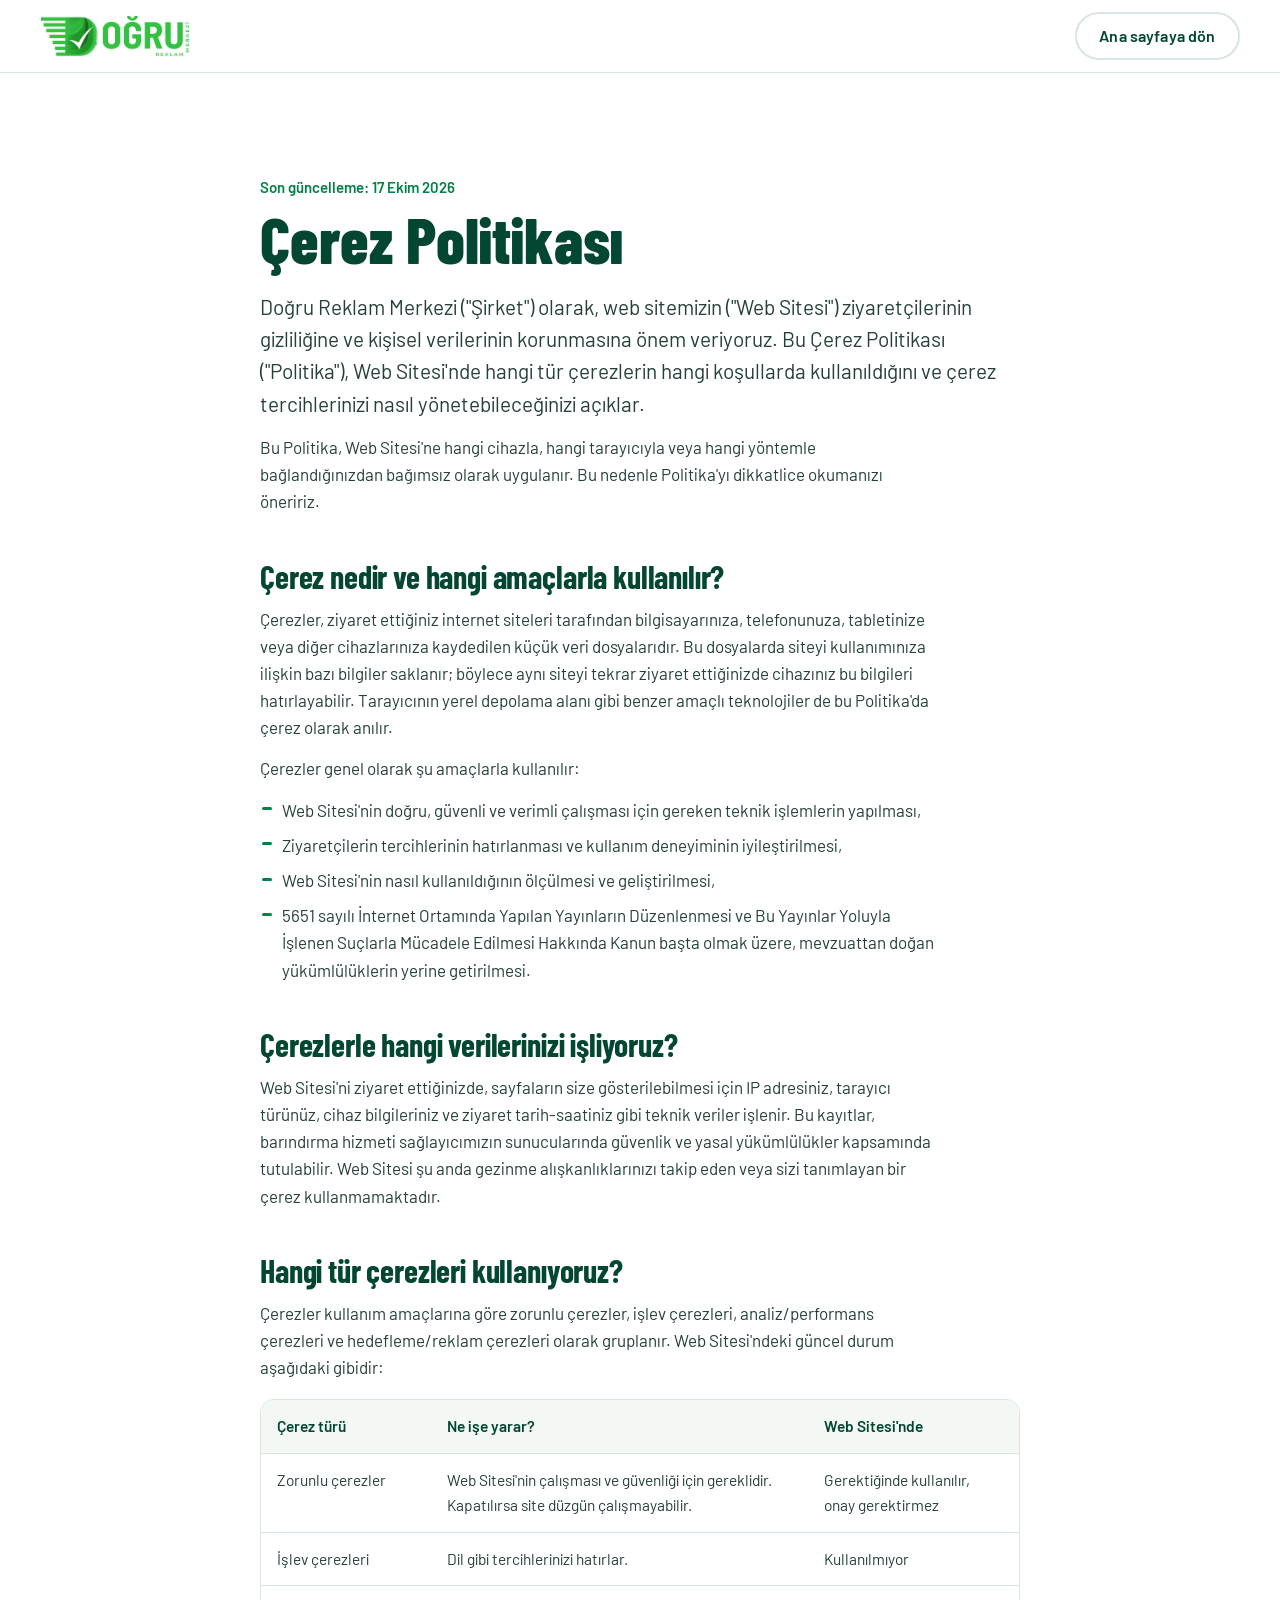
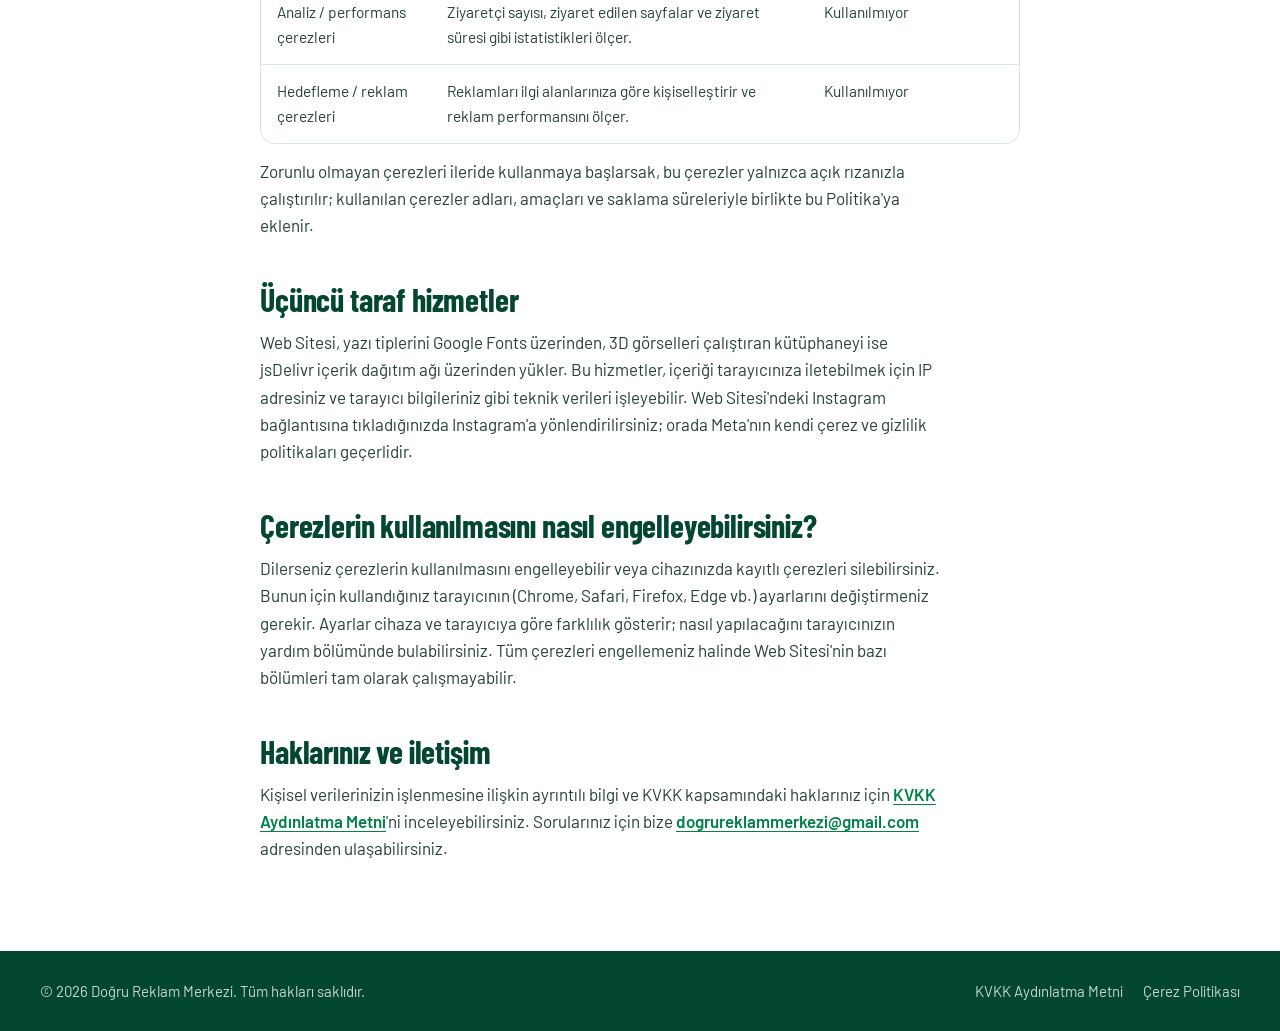
==== cerez-politikasi.html @ 8d5cce6e "Doğru Reklam Merkezi web sitesi Co-Authored-By: Claude Opus 5.5 <noreply@anthropic.com> Claude-Sessi" ====
<!doctype html>
<html lang="tr">
<head>
  <meta charset="utf-8">
  <meta name="viewport" content="width=device-width, initial-scale=1, viewport-fit=cover">
  <title>Çerez Politikası | Doğru Reklam Merkezi</title>
  <meta name="description" content="Doğru Reklam Merkezi web sitesinde kullanılan çerezler ve benzer teknolojiler hakkında bilgi.">
  <meta name="theme-color" content="#034732">
  <meta name="color-scheme" content="light">
  <link rel="icon" href="assets/favicon.png" type="image/png">
  <link rel="preconnect" href="https://fonts.googleapis.com">
  <link rel="preconnect" href="https://fonts.gstatic.com" crossorigin>
  <link rel="stylesheet" href="https://fonts.googleapis.com/css2?family=Barlow+Condensed:wght@600;700;800&family=Barlow:wght@400;500;600;700&display=swap">
  <link rel="stylesheet" href="style.css">
</head>
<body>
  <!--
    Siteye ileride Google Analytics, Meta Pikseli gibi bir analiz veya reklam aracı eklerseniz
    "Hangi tür çerezleri kullanıyoruz?" tablosunu güncelleyin, kullanılan çerezleri adlarıyla listeleyin
    ve ziyaretçiden onay alan bir çerez bildirimi ekleyin.
  -->
  <header class="legal-header">
    <div class="container legal-header__inner">
      <a class="site-header__logo" href="index.html" aria-label="Doğru Reklam Merkezi ana sayfa">
        <img src="assets/logo.png" alt="Doğru Reklam Merkezi" width="1372" height="388">
      </a>
      <a class="btn btn--ghost" href="index.html">Ana sayfaya dön</a>
    </div>
  </header>

  <main class="legal">
    <article class="container legal__inner">
      <p class="legal__date">Son güncelleme: 17 Ekim 2026</p>
      <h1>Çerez Politikası</h1>
      <p class="lead">
        Doğru Reklam Merkezi ("Şirket") olarak, web sitemizin ("Web Sitesi") ziyaretçilerinin gizliliğine ve kişisel verilerinin
        korunmasına önem veriyoruz. Bu Çerez Politikası ("Politika"), Web Sitesi'nde hangi tür çerezlerin hangi koşullarda
        kullanıldığını ve çerez tercihlerinizi nasıl yönetebileceğinizi açıklar.
      </p>
      <p>
        Bu Politika, Web Sitesi'ne hangi cihazla, hangi tarayıcıyla veya hangi yöntemle bağlandığınızdan bağımsız olarak uygulanır.
        Bu nedenle Politika'yı dikkatlice okumanızı öneririz.
      </p>

      <h2>Çerez nedir ve hangi amaçlarla kullanılır?</h2>
      <p>
        Çerezler, ziyaret ettiğiniz internet siteleri tarafından bilgisayarınıza, telefonunuza, tabletinize veya diğer cihazlarınıza
        kaydedilen küçük veri dosyalarıdır. Bu dosyalarda siteyi kullanımınıza ilişkin bazı bilgiler saklanır; böylece aynı siteyi
        tekrar ziyaret ettiğinizde cihazınız bu bilgileri hatırlayabilir. Tarayıcının yerel depolama alanı gibi benzer amaçlı
        teknolojiler de bu Politika'da çerez olarak anılır.
      </p>
      <p>Çerezler genel olarak şu amaçlarla kullanılır:</p>
      <ul>
        <li>Web Sitesi'nin doğru, güvenli ve verimli çalışması için gereken teknik işlemlerin yapılması,</li>
        <li>Ziyaretçilerin tercihlerinin hatırlanması ve kullanım deneyiminin iyileştirilmesi,</li>
        <li>Web Sitesi'nin nasıl kullanıldığının ölçülmesi ve geliştirilmesi,</li>
        <li>5651 sayılı İnternet Ortamında Yapılan Yayınların Düzenlenmesi ve Bu Yayınlar Yoluyla İşlenen Suçlarla Mücadele
          Edilmesi Hakkında Kanun başta olmak üzere, mevzuattan doğan yükümlülüklerin yerine getirilmesi.</li>
      </ul>

      <h2>Çerezlerle hangi verilerinizi işliyoruz?</h2>
      <p>
        Web Sitesi'ni ziyaret ettiğinizde, sayfaların size gösterilebilmesi için IP adresiniz, tarayıcı türünüz, cihaz bilgileriniz
        ve ziyaret tarih-saatiniz gibi teknik veriler işlenir. Bu kayıtlar, barındırma hizmeti sağlayıcımızın sunucularında güvenlik
        ve yasal yükümlülükler kapsamında tutulabilir. Web Sitesi şu anda gezinme alışkanlıklarınızı takip eden veya sizi
        tanımlayan bir çerez kullanmamaktadır.
      </p>

      <h2>Hangi tür çerezleri kullanıyoruz?</h2>
      <p>
        Çerezler kullanım amaçlarına göre zorunlu çerezler, işlev çerezleri, analiz/performans çerezleri ve hedefleme/reklam
        çerezleri olarak gruplanır. Web Sitesi'ndeki güncel durum aşağıdaki gibidir:
      </p>
      <div class="legal-table-wrap">
        <table class="legal-table">
          <thead>
            <tr><th scope="col">Çerez türü</th><th scope="col">Ne işe yarar?</th><th scope="col">Web Sitesi'nde</th></tr>
          </thead>
          <tbody>
            <tr><td>Zorunlu çerezler</td><td>Web Sitesi'nin çalışması ve güvenliği için gereklidir. Kapatılırsa site düzgün çalışmayabilir.</td><td>Gerektiğinde kullanılır, onay gerektirmez</td></tr>
            <tr><td>İşlev çerezleri</td><td>Dil gibi tercihlerinizi hatırlar.</td><td>Kullanılmıyor</td></tr>
            <tr><td>Analiz / performans çerezleri</td><td>Ziyaretçi sayısı, ziyaret edilen sayfalar ve ziyaret süresi gibi istatistikleri ölçer.</td><td>Kullanılmıyor</td></tr>
            <tr><td>Hedefleme / reklam çerezleri</td><td>Reklamları ilgi alanlarınıza göre kişiselleştirir ve reklam performansını ölçer.</td><td>Kullanılmıyor</td></tr>
          </tbody>
        </table>
      </div>
      <p>
        Zorunlu olmayan çerezleri ileride kullanmaya başlarsak, bu çerezler yalnızca açık rızanızla çalıştırılır; kullanılan
        çerezler adları, amaçları ve saklama süreleriyle birlikte bu Politika'ya eklenir.
      </p>

      <h2>Üçüncü taraf hizmetler</h2>
      <p>
        Web Sitesi, yazı tiplerini Google Fonts üzerinden, 3D görselleri çalıştıran kütüphaneyi ise jsDelivr içerik dağıtım ağı
        üzerinden yükler. Bu hizmetler, içeriği tarayıcınıza iletebilmek için IP adresiniz ve tarayıcı bilgileriniz gibi teknik
        verileri işleyebilir. Web Sitesi'ndeki Instagram bağlantısına tıkladığınızda Instagram'a yönlendirilirsiniz; orada Meta'nın
        kendi çerez ve gizlilik politikaları geçerlidir.
      </p>

      <h2>Çerezlerin kullanılmasını nasıl engelleyebilirsiniz?</h2>
      <p>
        Dilerseniz çerezlerin kullanılmasını engelleyebilir veya cihazınızda kayıtlı çerezleri silebilirsiniz. Bunun için kullandığınız
        tarayıcının (Chrome, Safari, Firefox, Edge vb.) ayarlarını değiştirmeniz gerekir. Ayarlar cihaza ve tarayıcıya göre
        farklılık gösterir; nasıl yapılacağını tarayıcınızın yardım bölümünde bulabilirsiniz. Tüm çerezleri engellemeniz halinde
        Web Sitesi'nin bazı bölümleri tam olarak çalışmayabilir.
      </p>

      <h2>Haklarınız ve iletişim</h2>
      <p>
        Kişisel verilerinizin işlenmesine ilişkin ayrıntılı bilgi ve KVKK kapsamındaki haklarınız için
        <a href="kvkk.html">KVKK Aydınlatma Metni</a>'ni inceleyebilirsiniz. Sorularınız için bize
        <a href="mailto:dogrureklammerkezi@gmail.com">dogrureklammerkezi@gmail.com</a> adresinden ulaşabilirsiniz.
      </p>
    </article>
  </main>

  <footer class="site-footer site-footer--slim">
    <div class="container site-footer__bottom">
      <p>© 2026 Doğru Reklam Merkezi. Tüm hakları saklıdır.</p>
      <div>
        <a href="kvkk.html">KVKK Aydınlatma Metni</a>
        <a href="cerez-politikasi.html" aria-current="page">Çerez Politikası</a>
      </div>
    </div>
  </footer>
</body>
</html>
---- style.css ----
/* =========================================================
   Doğru Reklam Merkezi — Tasarım sistemi
   Renkler: Derin Orman #034732 · Deniz Yeşili #008148 · Beyaz
   Yazı tipleri: Barlow Condensed (başlıklar) + Barlow (metin)
   ========================================================= */

:root {
  /* Marka renkleri */
  --orman: #034732;        /* Derin Orman */
  --deniz: #008148;        /* Deniz Yeşili */
  --deniz-koyu: #006a3b;   /* buton hover */
  --beyaz: #ffffff;

  /* Yeşilden türetilmiş yardımcı tonlar */
  --sis: #f3f8f5;          /* çok açık zemin */
  --sis-2: #e5f0e9;        /* ikon zemini */
  --cizgi: #d8e7de;        /* kenarlıklar */
  --metin: #264139;        /* gövde metni */
  --soluk: #566f66;        /* ikincil metin */
  --hata: #b42318;

  --font-display: "Barlow Condensed", "Arial Narrow", "Roboto Condensed", sans-serif;
  --font-body: "Barlow", system-ui, -apple-system, "Segoe UI", Roboto, sans-serif;

  --container: 1240px;
  --gutter: clamp(16px, 4vw, 40px);
  --header-h: 72px;
  --section-y: clamp(72px, 10vw, 136px);

  --r-sm: 10px;
  --r-md: 14px;
  --r-lg: 28px;
  --r-pill: 999px;

  --ease-out: cubic-bezier(.22, 1, .36, 1);
  --ease-io: cubic-bezier(.65, 0, .35, 1);

  --shadow-1: 0 1px 2px rgba(3, 71, 50, .06), 0 10px 24px -14px rgba(3, 71, 50, .22);
  --shadow-2: 0 2px 6px rgba(3, 71, 50, .06), 0 30px 60px -28px rgba(3, 71, 50, .38);
}

/* ---------- Temel ---------- */
*, *::before, *::after { box-sizing: border-box; }

html {
  -webkit-text-size-adjust: 100%;
  text-size-adjust: 100%;
  scroll-behavior: smooth;
  scroll-padding-top: calc(var(--header-h) + 16px);
}

body {
  margin: 0;
  background: var(--beyaz);
  color: var(--metin);
  font-family: var(--font-body);
  font-size: 1.0625rem;
  line-height: 1.6;
  -webkit-font-smoothing: antialiased;
  overflow-x: clip;
}

body.menu-open, body.modal-open { overflow: hidden; }

img, svg, canvas { display: block; max-width: 100%; }
img { height: auto; }

h1, h2, h3, h4, p, ul, ol, figure, blockquote { margin: 0; }
ul, ol { padding: 0; list-style: none; }

a { color: inherit; text-decoration: none; }
button, input, textarea { font: inherit; color: inherit; }
button { cursor: pointer; background: none; border: 0; padding: 0; }

svg { fill: none; stroke: currentColor; stroke-width: 2; stroke-linecap: round; stroke-linejoin: round; }

:focus-visible { outline: 3px solid var(--deniz); outline-offset: 3px; border-radius: 6px; }

::selection { background: var(--deniz); color: #fff; }

[hidden] { display: none !important; }

.sr-only {
  position: absolute !important; width: 1px; height: 1px; padding: 0; margin: -1px;
  overflow: hidden; clip: rect(0 0 0 0); white-space: nowrap; border: 0;
}

.container { width: min(100% - 2 * var(--gutter), var(--container)); margin-inline: auto; }

.skip-link {
  position: fixed; top: 12px; left: 12px; z-index: 100;
  padding: 12px 18px; border-radius: var(--r-pill);
  background: var(--orman); color: #fff; font-weight: 600;
  transform: translateY(-160%); opacity: 0; pointer-events: none;
  transition: transform .2s var(--ease-out), opacity .2s;
}
.skip-link:focus { transform: none; opacity: 1; pointer-events: auto; }

/* ---------- Tipografi ---------- */
h2 {
  font-family: var(--font-display);
  font-weight: 700;
  font-size: clamp(2.25rem, 1.35rem + 3.4vw, 3.75rem);
  line-height: 1;
  letter-spacing: -.005em;
  color: var(--orman);
  text-wrap: balance;
}

h3 {
  font-family: var(--font-display);
  font-weight: 700;
  font-size: 1.625rem;
  line-height: 1.1;
  color: var(--orman);
}

.lead {
  font-size: clamp(1.125rem, 1.02rem + .35vw, 1.3125rem);
  line-height: 1.55;
  max-width: 34em;
  color: var(--metin);
}

.section { padding-block: var(--section-y); }
.section--tint { background: var(--sis); }
.section-head { max-width: 46rem; }
.section-head .lead, .services__head .lead,
.process__head .lead { margin-top: 20px; }

/* ---------- Butonlar ---------- */
.btn {
  --bars-w: 0px;
  display: inline-flex; align-items: center; justify-content: center;
  min-height: 48px; padding: 0 1.4em;
  border-radius: var(--r-pill); border: 2px solid transparent;
  font-family: var(--font-body); font-weight: 600; font-size: 1rem; line-height: 1;
  letter-spacing: .01em; white-space: nowrap;
  transition: background-color .2s, color .2s, border-color .2s, transform .25s var(--ease-out), box-shadow .25s;
  -webkit-tap-highlight-color: transparent;
}
.btn:active { transform: scale(.97); }
.btn--lg { min-height: 56px; padding: 0 1.75em; font-size: 1.0625rem; }
.btn--block { width: 100%; }

/* Logodaki hız çizgilerinden ilham alan hover detayı */
.btn--primary::before, .btn--light::before {
  content: "";
  width: var(--bars-w); height: 10px; margin-right: 0;
  background:
    linear-gradient(currentColor, currentColor) right 0 / 100% 2px no-repeat,
    linear-gradient(currentColor, currentColor) right 4px / 72% 2px no-repeat,
    linear-gradient(currentColor, currentColor) right 8px / 46% 2px no-repeat;
  transition: width .3s var(--ease-out), margin .3s var(--ease-out);
}
@media (hover: hover) {
  .btn--primary:hover::before, .btn--light:hover::before { --bars-w: 16px; margin-right: 10px; }
}

.btn--primary { background: var(--deniz); color: #fff; }
.btn--primary:hover { background: var(--deniz-koyu); box-shadow: 0 12px 28px -12px rgba(0, 129, 72, .65); }

.btn--ghost { background: transparent; color: var(--orman); border-color: var(--cizgi); }
.btn--ghost:hover { border-color: var(--orman); }

.btn--light { background: #fff; color: var(--orman); }
.btn--light:hover { box-shadow: 0 12px 28px -12px rgba(0, 0, 0, .45); }

.btn[disabled] { opacity: .7; cursor: progress; }

.text-btn {
  display: inline-flex; align-items: center; min-height: 44px;
  color: var(--deniz); font-weight: 600;
  text-decoration: underline; text-decoration-thickness: 2px; text-underline-offset: 5px;
}
.text-btn:hover { color: var(--orman); }
.text-btn--light { color: #fff; }
.text-btn--light:hover { color: #fff; opacity: .8; }

.round-btn {
  width: 52px; height: 52px; border-radius: 50%;
  display: grid; place-items: center;
  border: 1.5px solid var(--cizgi); background: #fff; color: var(--orman);
  transition: background-color .2s, color .2s, border-color .2s, transform .2s var(--ease-out);
}
.round-btn svg { width: 22px; height: 22px; }
.round-btn:hover { background: var(--orman); border-color: var(--orman); color: #fff; }
.round-btn:active { transform: scale(.94); }

/* ---------- Kaydırma çubuğu ---------- */
.scroll-progress { position: fixed; inset: 0 0 auto; height: 3px; z-index: 60; pointer-events: none; }
.scroll-progress span {
  display: block; height: 100%; background: var(--deniz);
  transform-origin: left; transform: scaleX(0);
}

/* ---------- Üst menü ---------- */
.site-header {
  position: fixed; inset: 0 0 auto; z-index: 50;
  height: var(--header-h);
  transition: background-color .3s, box-shadow .3s;
}
.site-header.is-scrolled {
  background: rgba(255, 255, 255, .88);
  -webkit-backdrop-filter: blur(14px) saturate(1.4);
  backdrop-filter: blur(14px) saturate(1.4);
  box-shadow: 0 1px 0 var(--cizgi);
}
.site-header__inner { height: 100%; display: flex; align-items: center; gap: 24px; }

.site-header__logo { position: relative; flex: none; display: block; width: 150px; }
.site-header__logo img { width: 100%; transition: opacity .3s; }
.site-header__logo .logo-white { position: absolute; inset: 0; opacity: 0; }

.site-nav { display: flex; gap: clamp(16px, 2.2vw, 32px); margin-left: auto; }
.site-nav a {
  position: relative; padding: 10px 2px;
  font-weight: 500; font-size: 1rem; color: var(--orman);
}
.site-nav a::after {
  content: ""; position: absolute; left: 0; right: 0; bottom: 4px; height: 2px;
  background: var(--deniz); transform: scaleX(0); transform-origin: right;
  transition: transform .35s var(--ease-out);
}
.site-nav a:hover::after, .site-nav a.is-active::after { transform: scaleX(1); transform-origin: left; }

.site-header__cta { flex: none; }

.menu-toggle {
  display: none; position: relative; flex: none;
  width: 48px; height: 48px; border-radius: 50%;
  margin-right: -8px;
}
.menu-toggle span {
  position: absolute; left: 13px; height: 2px; border-radius: 2px; background: var(--orman);
  transition: transform .35s var(--ease-out), opacity .2s, width .35s var(--ease-out), background-color .3s;
}
/* Hamburger de logodaki gibi kademeli */
.menu-toggle span:nth-child(1) { top: 16px; width: 22px; }
.menu-toggle span:nth-child(2) { top: 23px; width: 17px; left: 18px; }
.menu-toggle span:nth-child(3) { top: 30px; width: 12px; left: 23px; }

body.menu-open .site-header { background: transparent; box-shadow: none; backdrop-filter: none; -webkit-backdrop-filter: none; }
body.menu-open .site-header__logo .logo-white { opacity: 1; }
body.menu-open .site-header__logo .logo-color { opacity: 0; }
body.menu-open .site-header__cta { opacity: 0; pointer-events: none; }
body.menu-open .menu-toggle span { background: #fff; }
body.menu-open .menu-toggle span:nth-child(1) { width: 22px; left: 13px; transform: translateY(7px) rotate(45deg); }
body.menu-open .menu-toggle span:nth-child(2) { opacity: 0; }
body.menu-open .menu-toggle span:nth-child(3) { width: 22px; left: 13px; transform: translateY(-7px) rotate(-45deg); }

.mobile-menu {
  position: fixed; inset: 0; z-index: 45;
  display: flex; flex-direction: column; justify-content: space-between;
  padding: calc(var(--header-h) + 32px) var(--gutter) calc(28px + env(safe-area-inset-bottom));
  background: var(--orman); color: #fff;
  clip-path: inset(0 0 100% 0);
  transition: clip-path .5s var(--ease-io);
  overflow-y: auto;
}
.mobile-menu.is-open { clip-path: inset(0 0 0 0); }
.mobile-menu__nav { display: flex; flex-direction: column; }
.mobile-menu__nav a {
  font-family: var(--font-display); font-weight: 700;
  font-size: clamp(2.5rem, 12vw, 3.5rem); line-height: 1.12;
  padding: 4px 0;
  opacity: 0; transform: translateY(16px);
  transition: opacity .4s, transform .5s var(--ease-out);
}
.mobile-menu.is-open .mobile-menu__nav a {
  opacity: 1; transform: none;
  transition-delay: calc(.12s + var(--i) * .05s);
}
.mobile-menu__foot { display: grid; gap: 16px; margin-top: 32px; }
.mobile-menu__social { justify-self: start; min-height: 44px; display: inline-flex; align-items: center; color: rgba(255, 255, 255, .8); font-weight: 600; text-decoration: underline; text-underline-offset: 5px; }

/* ---------- Hero ---------- */
.hero {
  position: relative;
  padding-top: calc(var(--header-h) + clamp(28px, 6vw, 64px));
  padding-bottom: clamp(40px, 6vw, 80px);
}
.hero__grid { display: grid; gap: 24px; align-items: center; }

.hero__title {
  --bar-total: 1.25em;
  --bar-step: .3em;
  font-family: var(--font-display);
  font-weight: 800;
  font-size: clamp(2.55rem, .95rem + 6.4vw, 6.25rem);
  line-height: .94;
  letter-spacing: -.004em;
  color: var(--orman);
}
.hero__line { display: flex; align-items: center; gap: .17em; }
.hero__bar { position: relative; flex: none; width: var(--bar-total); height: .15em; transform: translateY(-.03em); }
.hero__bar::before {
  content: ""; position: absolute; top: 0; right: 0; height: 100%;
  width: calc(var(--bar-total) - var(--i) * var(--bar-step));
  background: var(--deniz);
  transform-origin: right;
  animation: bar-in 1s var(--ease-out) calc(.1s + var(--i) * .12s) both;
}
.hero__text { display: block; animation: text-in 1s var(--ease-out) calc(.2s + var(--i) * .12s) both; }

@keyframes bar-in { from { transform: scaleX(0); } }
@keyframes text-in { from { opacity: 0; transform: translateX(-.35em); } }

.hero__lead {
  margin-top: clamp(22px, 3vw, 34px);
  max-width: 31em;
  font-size: clamp(1.125rem, 1.02rem + .35vw, 1.3125rem);
  line-height: 1.55;
  animation: fade-in .9s var(--ease-out) .55s both;
}
.hero__actions {
  display: flex; flex-wrap: wrap; gap: 12px;
  margin-top: clamp(26px, 3vw, 36px);
  animation: fade-in .9s var(--ease-out) .7s both;
}
@keyframes fade-in { from { opacity: 0; transform: translateY(10px); } }

.hero__stage {
  position: relative;
  width: 100%;
  aspect-ratio: 1 / 1;
  max-height: 640px;
}
.hero__glow {
  position: absolute; inset: 8% 6% 14%;
  border-radius: 50%;
  background: radial-gradient(closest-side, var(--sis-2), rgba(229, 240, 233, 0));
  pointer-events: none;
}
.hero__fallback {
  position: absolute; left: 50%; top: 46%; width: 54%;
  transform: translate(-50%, -50%);
  transition: opacity .6s;
}
.hero__canvas {
  position: absolute; inset: 0; width: 100%; height: 100%;
  touch-action: pan-y;
  cursor: grab;
  opacity: 0; transition: opacity .8s;
}
.hero__canvas.is-dragging { cursor: grabbing; }
.hero__canvas.is-pointer { cursor: pointer; }
.hero__stage.is-3d .hero__canvas { opacity: 1; }
.hero__stage.is-3d .hero__fallback { opacity: 0; }

.hero__hint {
  position: absolute; left: 50%; bottom: 2%;
  transform: translateX(-50%);
  display: inline-flex; align-items: center; gap: 8px;
  padding: 8px 14px 8px 12px; border-radius: var(--r-pill);
  background: rgba(255, 255, 255, .9); border: 1px solid var(--cizgi);
  font-size: .875rem; font-weight: 500; color: var(--soluk);
  white-space: nowrap; pointer-events: none;
  opacity: 0; transition: opacity .5s;
}
.hero__hint svg { width: 16px; height: 16px; color: var(--deniz); }
.hero__stage.is-3d .hero__hint { opacity: 1; }
.hero__stage.is-touched .hero__hint { opacity: 0; }

/* ---------- Hizmet şeridi ---------- */
.band { background: var(--orman); color: #fff; overflow: hidden; padding-block: clamp(18px, 2.4vw, 26px); }
.band__track { display: flex; width: max-content; will-change: transform; }
.band__list {
  display: flex; align-items: center; gap: clamp(20px, 2.4vw, 32px);
  padding-right: clamp(20px, 2.4vw, 32px);
  font-family: var(--font-display); font-weight: 700;
  font-size: clamp(1.5rem, 1rem + 1.8vw, 2.375rem); line-height: 1;
  white-space: nowrap;
}
.band__sep {
  width: .62em; height: .62em; flex: none;
  -webkit-mask: url("data:image/svg+xml,%3Csvg xmlns='http://www.w3.org/2000/svg' viewBox='0 0 24 24'%3E%3Cpath d='M3 13.2c3-.4 6 .9 8 3.8 2.6-6 6-10.7 11-14.5-3.6 4.4-6.3 9.3-8.4 17.6C11 15.6 7.6 13.4 3 13.2z' fill='black'/%3E%3C/svg%3E") center / contain no-repeat;
  mask: url("data:image/svg+xml,%3Csvg xmlns='http://www.w3.org/2000/svg' viewBox='0 0 24 24'%3E%3Cpath d='M3 13.2c3-.4 6 .9 8 3.8 2.6-6 6-10.7 11-14.5-3.6 4.4-6.3 9.3-8.4 17.6C11 15.6 7.6 13.4 3 13.2z' fill='black'/%3E%3C/svg%3E") center / contain no-repeat;
  background: #fff;
  opacity: .55;
}

/* ---------- Onay işaretli listeler ---------- */
.checks { display: grid; gap: 12px; }
.checks li { position: relative; padding-left: 36px; line-height: 1.45; }
.checks li::before {
  content: ""; position: absolute; left: 0; top: -.05em;
  width: 24px; height: 24px; border-radius: 50%;
  background: var(--sis-2) url("data:image/svg+xml,%3Csvg xmlns='http://www.w3.org/2000/svg' viewBox='0 0 24 24' fill='none' stroke='%23008148' stroke-width='3' stroke-linecap='round' stroke-linejoin='round'%3E%3Cpath d='M5 12.5l4.5 4.5L19 7.5'/%3E%3C/svg%3E") center / 14px no-repeat;
}
.checks--light li::before {
  background: rgba(255, 255, 255, .14) url("data:image/svg+xml,%3Csvg xmlns='http://www.w3.org/2000/svg' viewBox='0 0 24 24' fill='none' stroke='%23ffffff' stroke-width='3' stroke-linecap='round' stroke-linejoin='round'%3E%3Cpath d='M5 12.5l4.5 4.5L19 7.5'/%3E%3C/svg%3E") center / 14px no-repeat;
}

/* ---------- Hizmetler ---------- */
.services__grid {
  display: grid; gap: 28px;
  grid-template-columns: minmax(0, 1fr);
  grid-template-areas: "head" "name" "seg" "stage" "panels";
}
.services__head { grid-area: head; }
.name-field { grid-area: name; }
.seg { grid-area: seg; }
.stage { grid-area: stage; }
.services__panels { grid-area: panels; }

.name-field label { display: block; font-weight: 600; color: var(--orman); margin-bottom: 10px; }
.name-field__box { position: relative; }
.name-field__box svg { position: absolute; left: 18px; top: 50%; width: 20px; height: 20px; transform: translateY(-50%); color: var(--deniz); pointer-events: none; }
.name-field input {
  width: 100%; min-height: 58px; padding: 0 18px 0 50px;
  border: 2px solid var(--cizgi); border-radius: var(--r-md);
  background: #fff; font-size: 1.0625rem; font-weight: 500; color: var(--orman);
  transition: border-color .2s, box-shadow .2s;
}
.name-field input::placeholder { color: #8aa197; font-weight: 400; }
.name-field input:focus { outline: none; border-color: var(--deniz); box-shadow: 0 0 0 4px rgba(0, 129, 72, .14); }

.seg {
  --idx: 0;
  position: relative;
  display: grid; grid-template-columns: repeat(2, 1fr);
  padding: 5px; border-radius: var(--r-pill);
  background: var(--sis); border: 1px solid var(--cizgi);
}
.seg__thumb {
  position: absolute; top: 5px; bottom: 5px; left: 5px;
  width: calc((100% - 10px) / 2);
  border-radius: var(--r-pill); background: var(--orman);
  transform: translateX(calc(var(--idx) * 100%));
  transition: transform .5s var(--ease-out);
}
.seg__btn {
  position: relative; z-index: 1;
  min-height: 46px; padding: 0 10px; border-radius: var(--r-pill);
  font-weight: 600; font-size: .98rem; color: var(--soluk);
  transition: color .3s;
}
.seg__btn[aria-selected="true"] { color: #fff; }
.seg__btn:not([aria-selected="true"]):hover { color: var(--orman); }
.seg__short { display: none; }

.service-panel h3 { font-size: 1.75rem; }
.service-panel p { margin-top: 10px; max-width: 32em; }
.service-panel .checks { margin-top: 22px; }
.service-panel:not([hidden]) { animation: fade-in .5s var(--ease-out) both; }

/* Önizleme sahnesi */
.stage {
  --rx: 0deg; --ry: 0deg;
  position: relative;
  display: grid; place-items: center; align-content: center;
  min-height: 600px;
  padding: clamp(24px, 4vw, 48px) clamp(16px, 3vw, 40px) 72px;
  border-radius: var(--r-lg);
  background: var(--sis);
  overflow: hidden;
  perspective: 1400px;
}
.stage__deco { position: absolute; top: 34px; left: 0; display: grid; gap: 10px; pointer-events: none; }
.stage__deco span { display: block; height: 14px; background: var(--sis-2); border-radius: 0 4px 4px 0; }
.stage__deco span:nth-child(1) { width: 120px; }
.stage__deco span:nth-child(2) { width: 96px; }
.stage__deco span:nth-child(3) { width: 72px; }
.stage__deco span:nth-child(4) { width: 52px; }

.stage__tilt {
  width: 100%; display: grid; place-items: center;
  transform-style: preserve-3d;
  transform: rotateX(var(--rx)) rotateY(var(--ry));
  transition: transform .5s var(--ease-out);
}
.stage__flip { width: 100%; display: grid; place-items: center; transform-style: preserve-3d; }
.stage__note {
  position: absolute; left: 24px; right: 24px; bottom: 22px;
  text-align: center; font-size: .9375rem; font-weight: 500; color: var(--soluk);
}

.mock[hidden] { display: none; }

/* Google önizleme */
/* Telefon çerçevesi */
.phone {
  width: 272px; height: 548px;
  padding: 10px; border-radius: 44px;
  background: var(--orman);
  box-shadow: var(--shadow-2), inset 0 0 0 2px rgba(255, 255, 255, .08);
}
.phone__screen {
  position: relative; width: 100%; height: 100%;
  border-radius: 35px; background: #fff; overflow: hidden;
}
.phone__screen::before {
  content: ""; position: absolute; top: 9px; left: 50%; z-index: 2;
  width: 84px; height: 22px; border-radius: 12px; background: var(--orman);
  transform: translateX(-50%);
}

/* Meta gönderi */
.feed-top { display: flex; align-items: center; justify-content: space-between; padding: 40px 16px 10px; color: var(--orman); }
.feed-top strong { font-family: var(--font-display); font-size: 1.375rem; }
.feed-top span { display: flex; gap: 14px; }
.feed-top svg { width: 20px; height: 20px; }
.post { font-size: .8125rem; color: var(--metin); }
.post__head { display: flex; align-items: center; gap: 10px; padding: 8px 14px; }
.post__head div { display: grid; min-width: 0; flex: 1; line-height: 1.25; }
.post__head strong { color: var(--orman); overflow: hidden; text-overflow: ellipsis; white-space: nowrap; }
.post__head small { color: var(--soluk); font-size: .75rem; }
.post__av {
  width: 34px; height: 34px; flex: none; border-radius: 50%;
  display: grid; place-items: center;
  background: var(--orman); color: #fff; font-weight: 700;
  box-shadow: 0 0 0 2px #fff, 0 0 0 4px var(--deniz);
}
.post__more { width: 18px; height: 18px; color: var(--soluk); fill: currentColor; stroke: none; }
.post__media { position: relative; aspect-ratio: 1; cursor: pointer; user-select: none; -webkit-tap-highlight-color: transparent; }
.post__art {
  position: absolute; inset: 0; overflow: hidden;
  display: flex; flex-direction: column; justify-content: flex-end;
  padding: 18px;
  background: var(--orman);
  color: #fff;
}
.post__bars { position: absolute; top: 24px; left: 0; display: grid; gap: 7px; }
.post__bars i { display: block; height: 10px; background: var(--deniz); }
.post__bars i:nth-child(1) { width: 120px; }
.post__bars i:nth-child(2) { width: 92px; }
.post__bars i:nth-child(3) { width: 66px; }
.post__bars i:nth-child(4) { width: 44px; }
.post__art b {
  font-family: var(--font-display); font-weight: 800; text-transform: uppercase;
  font-size: 2.05rem; line-height: .95;
  overflow-wrap: break-word;
}
.post__art em { margin-top: 6px; font-style: normal; font-weight: 500; opacity: .85; }
.post__burst {
  position: absolute; left: 50%; top: 50%; width: 92px; height: 92px;
  fill: #fff; stroke: none;
  transform: translate(-50%, -50%) scale(0); opacity: 0;
  pointer-events: none;
}
.post__burst.is-on { animation: burst .8s var(--ease-out); }
@keyframes burst {
  0% { transform: translate(-50%, -50%) scale(0); opacity: 0; }
  30% { transform: translate(-50%, -50%) scale(1.15); opacity: .95; }
  60% { transform: translate(-50%, -50%) scale(.95); opacity: .95; }
  100% { transform: translate(-50%, -50%) scale(1.1); opacity: 0; }
}
.post__cta {
  display: flex; align-items: center; justify-content: space-between;
  padding: 10px 14px; background: var(--deniz); color: #fff; font-weight: 600;
}
.post__cta svg { width: 16px; height: 16px; }
.post__actions { display: flex; align-items: center; gap: 14px; padding: 10px 14px 4px; color: var(--orman); }
.post__actions svg { width: 22px; height: 22px; }
.post__save { margin-left: auto; }
.post__like { display: grid; place-items: center; width: 28px; height: 28px; margin: -3px; color: var(--orman); }
.post__like svg { transition: transform .3s var(--ease-out), fill .2s, color .2s; }
.post__like[aria-pressed="true"] { color: var(--deniz); }
.post__like[aria-pressed="true"] svg { fill: var(--deniz); animation: like-pop .45s var(--ease-out); }
@keyframes like-pop { 40% { transform: scale(1.3); } }
.post__caption { padding: 4px 14px; line-height: 1.4; }
.post__caption strong { color: var(--orman); margin-right: 4px; }

/* Sosyal medya profili */
.profile { padding: 42px 14px 10px; }
.profile__head { display: flex; align-items: center; gap: 12px; }
.profile__head div { display: grid; min-width: 0; line-height: 1.25; }
.profile__head strong { color: var(--orman); font-size: .9375rem; overflow: hidden; text-overflow: ellipsis; white-space: nowrap; }
.profile__head small { color: var(--soluk); font-size: .75rem; overflow: hidden; text-overflow: ellipsis; white-space: nowrap; }
.profile__av {
  width: 56px; height: 56px; flex: none; border-radius: 50%;
  display: grid; place-items: center;
  background: var(--orman); color: #fff;
  font-family: var(--font-display); font-weight: 800; font-size: 1.6rem;
  box-shadow: 0 0 0 2px #fff, 0 0 0 4px var(--deniz);
}
.profile__bio { display: grid; gap: 6px; margin-top: 12px; }
.profile__bio span { height: 7px; border-radius: 4px; background: var(--sis-2); }
.profile__bio span:first-child { width: 86%; }
.profile__bio span:last-child { width: 58%; }
.profile__btns { display: grid; grid-template-columns: 1fr 1fr; gap: 6px; margin-top: 12px; font-size: .75rem; font-weight: 600; text-align: center; }
.profile__btns span { padding: 7px 0; border-radius: 8px; background: var(--sis); color: var(--orman); }
.profile__btns .is-primary { background: var(--deniz); color: #fff; }
.profile__hl { display: flex; justify-content: space-between; margin-top: 12px; font-size: .6875rem; color: var(--soluk); }
.profile__hl span { display: grid; justify-items: center; gap: 4px; }
.profile__hl span::before {
  content: ""; width: 42px; height: 42px; border-radius: 50%;
  background: var(--sis); box-shadow: inset 0 0 0 2px var(--cizgi);
}

.tiles { display: grid; grid-template-columns: repeat(3, 1fr); gap: 2px; perspective: 600px; }
.tile {
  position: relative; aspect-ratio: 1;
  transform-style: preserve-3d;
  transition: transform .6s var(--ease-out);
}
.tile.is-flipped { transform: rotateY(180deg); }
.tile__f, .tile__b {
  position: absolute; inset: 0;
  -webkit-backface-visibility: hidden; backface-visibility: hidden;
}
.tile__b {
  display: grid; place-content: center; text-align: center;
  background: var(--deniz); color: #fff;
  font-size: .6875rem; line-height: 1.3;
  transform: rotateY(180deg);
}
.tile__b b { font-family: var(--font-display); font-size: 1rem; }
.tiles.is-in .tile__f { animation: tile-in .55s var(--ease-out) calc(var(--d) * 60ms) both; }
@keyframes tile-in { from { opacity: 0; transform: scale(.6); } }

/* Paylaşım kutucuklarının soyut tasarımları (yalnızca marka renkleri) */
.t1 .tile__f { background: var(--orman); }
.t1 .tile__f::after { content: ""; position: absolute; inset: 30%; border-radius: 50%; border: 3px solid #fff; }
.t2 .tile__f { background: var(--sis-2); }
.t2 .tile__f::after { content: ""; position: absolute; left: 0; top: 24%; width: 70%; height: 14%; background: var(--deniz); box-shadow: 0 20px 0 -3px var(--orman); }
.t3 .tile__f { background: var(--deniz); }
.t3 .tile__f::after { content: ""; position: absolute; inset: 22% 22%; border-radius: 6px; background: rgba(255, 255, 255, .9); }
.t4 .tile__f { background: #fff; box-shadow: inset 0 0 0 1px var(--cizgi); }
.t4 .tile__f::after { content: ""; position: absolute; right: 18%; bottom: 18%; width: 40%; height: 40%; border-radius: 50%; background: var(--orman); }
.t5 .tile__f { background: var(--orman); }
.t5 .tile__f::after { content: ""; position: absolute; left: 40%; top: 32%; border-style: solid; border-width: 12px 0 12px 19px; border-color: transparent transparent transparent #fff; }
.t6 .tile__f { background: linear-gradient(135deg, var(--deniz) 50%, var(--orman) 50%); }
.t7 .tile__f { background: var(--sis-2); }
.t7 .tile__f::after { content: ""; position: absolute; inset: 26%; border-radius: 50%; background: var(--deniz); box-shadow: 0 0 0 8px rgba(0, 129, 72, .25); }
.t8 .tile__f { background: var(--deniz); }
.t8 .tile__f::after { content: ""; position: absolute; left: 0; right: 0; bottom: 0; height: 36%; background: var(--orman); }
.t9 .tile__f { background: var(--orman); }
.t9 .tile__f::after { content: ""; position: absolute; left: 40%; top: 32%; border-style: solid; border-width: 12px 0 12px 19px; border-color: transparent transparent transparent var(--deniz); }

/* ---------- Süreç ---------- */
.process__grid { display: grid; gap: 48px; }
.process__head .btn { margin-top: 32px; }

.steps { --p: 0; position: relative; }
.steps::before, .steps::after {
  content: ""; position: absolute; left: 27px; top: 28px; bottom: 28px; width: 2px;
}
.steps::before { background: var(--cizgi); }
.steps::after { background: var(--deniz); transform-origin: top; transform: scaleY(var(--p)); }
.step { position: relative; display: grid; grid-template-columns: 56px minmax(0, 1fr); gap: 22px; padding-bottom: 44px; }
.step:last-child { padding-bottom: 0; }
.step__mark {
  position: relative; z-index: 1;
  width: 56px; height: 56px; border-radius: 50%;
  display: grid; place-items: center;
  background: #fff; border: 2px solid var(--cizgi);
  font-family: var(--font-display); font-weight: 800; font-size: 1.5rem; color: var(--orman);
  transition: background-color .4s, border-color .4s, color .4s;
}
.step__num, .step__mark svg { grid-area: 1 / 1; transition: opacity .3s, transform .4s var(--ease-out); }
.step__mark svg { width: 26px; height: 26px; color: #fff; stroke-width: 3; stroke-dasharray: 22; stroke-dashoffset: 22; opacity: 0; transition: stroke-dashoffset .5s var(--ease-out) .1s, opacity .2s; }
.step.is-done .step__mark { background: var(--deniz); border-color: var(--deniz); }
.step.is-done .step__num { opacity: 0; transform: scale(.5); }
.step.is-done .step__mark svg { opacity: 1; stroke-dashoffset: 0; }
.step__body { padding-top: 10px; }
.step__body p { margin-top: 8px; max-width: 34em; }

/* ---------- Paketler ---------- */
.packages__grid { display: grid; gap: 20px; margin-top: clamp(36px, 5vw, 56px); }
.pack {
  --rx: 0deg; --ry: 0deg;
  position: relative;
  display: flex; flex-direction: column;
  padding: clamp(26px, 3vw, 36px);
  border-radius: var(--r-lg); border: 1.5px solid var(--cizgi);
  background: #fff;
  transform: perspective(1000px) rotateX(var(--rx)) rotateY(var(--ry));
  transition: transform .5s var(--ease-out), box-shadow .4s, border-color .3s;
}
.pack:hover { box-shadow: var(--shadow-2); border-color: #bcd6c7; }
.pack__icon {
  width: 56px; height: 56px; border-radius: 16px;
  display: grid; place-items: center;
  background: var(--sis-2); color: var(--deniz);
}
.pack__icon svg { width: 28px; height: 28px; }
.pack h3 { margin-top: 24px; font-size: clamp(1.75rem, 1.4rem + 1vw, 2.125rem); }
.pack__desc { margin-top: 8px; color: var(--soluk); }
.pack .checks { flex: 1; align-content: start; margin-top: 24px; padding-top: 24px; border-top: 1px solid var(--cizgi); }
.pack .btn { margin-top: 32px; }

.pack--featured { background: var(--orman); border-color: var(--orman); color: rgba(255, 255, 255, .88); overflow: hidden; }
.pack--featured:hover { border-color: var(--orman); box-shadow: 0 34px 60px -28px rgba(3, 71, 50, .7); }
.pack--featured h3 { color: #fff; }
.pack--featured .pack__desc { color: #b9d3c6; }
.pack--featured .pack__icon { background: rgba(255, 255, 255, .1); color: #fff; }
.pack--featured .checks { border-top-color: rgba(255, 255, 255, .14); }
.pack__top { display: flex; align-items: center; gap: 12px; }
.pack__tag {
  position: relative;
  padding: 7px 14px; border-radius: var(--r-pill);
  background: var(--deniz); color: #fff; font-size: .875rem; font-weight: 600;
}
.pack__bars { position: absolute; right: 0; top: clamp(30px, 3vw, 40px); display: grid; justify-items: end; gap: 6px; pointer-events: none; opacity: .55; }
.pack__bars i { display: block; height: 8px; background: var(--deniz); border-radius: 3px 0 0 3px; }
.pack__bars i:nth-child(1) { width: 92px; }
.pack__bars i:nth-child(2) { width: 72px; }
.pack__bars i:nth-child(3) { width: 52px; }
.pack__bars i:nth-child(4) { width: 34px; }

/* ---------- Yorumlar: müşteri videoları ---------- */
.videos {
  display: grid;
  grid-template-columns: repeat(3, minmax(0, 1fr));
  gap: clamp(16px, 2.4vw, 32px);
  margin-top: clamp(36px, 5vw, 56px);
}
.video-card { min-width: 0; transition: transform .5s var(--ease-out); }
@media (hover: hover) { .video-card:hover { transform: translateY(-6px); } }
.video-card__frame {
  position: relative; isolation: isolate; overflow: hidden;
  aspect-ratio: 9 / 16; max-width: 100%;
  border-radius: var(--r-lg);
  background: var(--orman);
  box-shadow: var(--shadow-2);
}
.video-card video {
  position: absolute; inset: 0; width: 100%; height: 100%;
  object-fit: cover; background: var(--orman);
}
.video-card.is-landscape video { object-fit: contain; }

/* Video henüz eklenmediyse görünen boş kart */
.video-card__empty {
  position: absolute; inset: 0; z-index: 1;
  display: none; align-content: end;
  padding: 24px;
  background: var(--orman); color: rgba(255, 255, 255, .85);
  font-weight: 600;
}
.video-card__empty::before {
  content: ""; position: absolute; top: 28px; left: 0;
  width: 120px; height: 66px;
  background:
    linear-gradient(var(--deniz), var(--deniz)) left 0 / 100% 10px no-repeat,
    linear-gradient(var(--deniz), var(--deniz)) left 18px / 78% 10px no-repeat,
    linear-gradient(var(--deniz), var(--deniz)) left 36px / 56% 10px no-repeat,
    linear-gradient(var(--deniz), var(--deniz)) left 54px / 38% 10px no-repeat;
}
.video-card.is-missing .video-card__empty { display: grid; }

.video-card__play {
  position: absolute; left: 50%; top: 50%; z-index: 2;
  width: 76px; height: 76px; border-radius: 50%;
  display: grid; place-items: center;
  background: rgba(255, 255, 255, .95); color: var(--deniz);
  box-shadow: 0 14px 34px -12px rgba(3, 71, 50, .7);
  transform: translate(-50%, -50%);
  transition: transform .3s var(--ease-out), opacity .3s;
}
.video-card__play svg { width: 30px; height: 30px; margin-left: 4px; fill: currentColor; stroke: none; }
.video-card__play:hover { transform: translate(-50%, -50%) scale(1.08); }
.video-card.is-playing .video-card__play { opacity: 0; pointer-events: none; }
.video-card.is-missing .video-card__play { opacity: .55; pointer-events: none; }

/* ---------- Son çağrı ---------- */
.cta__panel {
  position: relative; overflow: hidden;
  display: grid; gap: 32px; align-items: end;
  padding: clamp(32px, 6vw, 80px);
  border-radius: var(--r-lg);
  background: var(--orman); color: rgba(255, 255, 255, .85);
}
.cta__panel h2 { color: #fff; font-size: clamp(2.25rem, 1.2rem + 3.6vw, 4rem); max-width: 14em; }
.cta__copy p { margin-top: 18px; font-size: 1.125rem; max-width: 30em; }
.cta__side { display: grid; justify-items: start; gap: 18px; }
.cta__bars { position: absolute; top: 0; right: 0; display: grid; justify-items: end; gap: 14px; padding-top: 36px; pointer-events: none; opacity: .28; }
.cta__bars i { display: block; height: 18px; background: var(--deniz); border-radius: 5px 0 0 5px; }
.cta__bars i:nth-child(1) { width: 240px; }
.cta__bars i:nth-child(2) { width: 214px; }
.cta__bars i:nth-child(3) { width: 186px; }
.cta__bars i:nth-child(4) { width: 156px; }
.cta__bars i:nth-child(5) { width: 126px; }
.cta__bars i:nth-child(6) { width: 102px; }
.cta__bars i:nth-child(7) { width: 92px; }
.cta__copy, .cta__side { position: relative; }

/* ---------- Alt bilgi ---------- */
.site-footer {
  background: var(--orman); color: rgba(255, 255, 255, .78);
  padding-top: clamp(56px, 7vw, 88px);
  padding-bottom: calc(28px + env(safe-area-inset-bottom));
}
.site-footer__grid { display: grid; gap: 40px; }
.site-footer__brand img { width: 190px; }
.site-footer__brand p { margin-top: 18px; max-width: 22em; }
.site-footer__col { display: grid; align-content: start; justify-items: start; gap: 4px; }
.site-footer__col h3 { font-size: 1.25rem; color: #fff; margin-bottom: 8px; }
.site-footer__col a { padding: 6px 0; }
.site-footer__col a:hover { color: #fff; text-decoration: underline; text-underline-offset: 4px; }
.site-footer__col p { padding: 6px 0; }
.site-footer__bottom {
  display: flex; flex-wrap: wrap; gap: 12px 24px; justify-content: space-between;
  margin-top: 56px; padding-top: 24px; border-top: 1px solid rgba(255, 255, 255, .14);
  font-size: .9375rem;
}
.site-footer__bottom div { display: flex; flex-wrap: wrap; gap: 4px 20px; }
.site-footer__bottom a:hover { color: #fff; text-decoration: underline; text-underline-offset: 4px; }

/* ---------- Mobil sabit buton ---------- */
.sticky-cta {
  position: fixed; left: 12px; right: 12px; z-index: 40;
  bottom: calc(12px + env(safe-area-inset-bottom));
  display: none;
  transform: translateY(160%);
  transition: transform .45s var(--ease-out);
}
.sticky-cta .btn { box-shadow: 0 16px 34px -14px rgba(3, 71, 50, .7); }
.sticky-cta.is-visible { transform: none; }

/* ---------- Teklif formu ---------- */
.modal {
  width: min(640px, calc(100% - 32px));
  max-width: none;
  max-height: calc(100dvh - 48px);
  padding: 0; border: 0;
  border-radius: var(--r-lg);
  background: #fff; color: var(--metin);
  box-shadow: 0 40px 90px -30px rgba(3, 71, 50, .55);
  overflow: auto;
  overscroll-behavior: contain;
}
.modal[open] { animation: modal-in .45s var(--ease-out); }
.modal::backdrop { background: rgba(3, 71, 50, .55); -webkit-backdrop-filter: blur(4px); backdrop-filter: blur(4px); }
@keyframes modal-in { from { opacity: 0; transform: translateY(28px) scale(.98); } }

.modal__form { padding: clamp(22px, 4vw, 40px); }
.modal__head { display: flex; align-items: flex-start; justify-content: space-between; gap: 16px; }
.modal__step { font-size: .9375rem; font-weight: 600; color: var(--deniz); }
.modal__head h2 { margin-top: 4px; font-size: clamp(2rem, 1.6rem + 1.4vw, 2.625rem); }
.modal__close {
  flex: none; width: 46px; height: 46px; margin: -4px -6px 0 0; border-radius: 50%;
  display: grid; place-items: center; color: var(--orman);
  transition: background-color .2s;
}
.modal__close:hover { background: var(--sis); }
.modal__close svg { width: 22px; height: 22px; }
.modal__progress { height: 4px; margin: 20px 0 6px; border-radius: 4px; background: var(--sis-2); overflow: hidden; }
.modal__progress span { display: block; height: 100%; width: 50%; background: var(--deniz); border-radius: 4px; transition: width .5s var(--ease-out); }

.form-step { border: 0; margin: 0; padding: 0; min-width: 0; }
.form-step:not([hidden]) { animation: step-in .45s var(--ease-out) both; }
@keyframes step-in { from { opacity: 0; transform: translateX(16px); } }

.field { margin-top: 22px; }
.field__label { display: block; font-weight: 600; color: var(--orman); }
.field__help { margin-top: 2px; font-size: .9375rem; color: var(--soluk); line-height: 1.45; }
.field input[type="text"], .field input[type="tel"], .field input[type="email"], .field textarea {
  display: block; width: 100%; margin-top: 10px;
  padding: 14px 16px;
  border: 1.5px solid var(--cizgi); border-radius: 12px;
  background: #fff; color: var(--orman);
  font-size: 1rem; line-height: 1.5;
  transition: border-color .2s, box-shadow .2s;
}
.field textarea { resize: vertical; min-height: 96px; }
.field input::placeholder, .field textarea::placeholder { color: #8aa197; }
.field input:focus, .field textarea:focus { outline: none; border-color: var(--deniz); box-shadow: 0 0 0 4px rgba(0, 129, 72, .14); }
.field.has-error input, .field.has-error textarea { border-color: var(--hata); }
.field__error { margin-top: 8px; font-size: .9375rem; font-weight: 500; color: var(--hata); }
.field__error:empty { display: none; }

.choices { display: grid; grid-template-columns: repeat(2, minmax(0, 1fr)); gap: 10px; margin-top: 12px; }
.choice { position: relative; display: block; }
.choice input { position: absolute; opacity: 0; inset: 0; margin: 0; cursor: pointer; }
.choice span {
  display: flex; align-items: center; gap: 10px;
  min-height: 56px; padding: 10px 14px;
  border: 1.5px solid var(--cizgi); border-radius: 12px;
  font-weight: 600; font-size: .96875rem; line-height: 1.25; color: var(--orman);
  transition: border-color .2s, background-color .2s;
}
.choice span::before {
  content: ""; flex: none; width: 20px; height: 20px; border-radius: 50%;
  border: 1.5px solid var(--cizgi); background: #fff;
  transition: border-color .2s, box-shadow .2s, background-color .2s;
}
.choice:hover span { border-color: #b5d0c1; }
.choice input:checked + span { border-color: var(--deniz); background: var(--sis); }
.choice input:checked + span::before { border-color: var(--deniz); background: var(--deniz); box-shadow: inset 0 0 0 4px #fff; }
.choice input:focus-visible + span { outline: 3px solid var(--deniz); outline-offset: 2px; }
.field.has-error .choice span { border-color: #e7b4ae; }

.consent { position: relative; display: flex; gap: 12px; align-items: flex-start; cursor: pointer; font-size: .96875rem; line-height: 1.5; }
.consent input { position: absolute; opacity: 0; width: 24px; height: 24px; margin: 0; cursor: pointer; }
.consent__box {
  flex: none; width: 24px; height: 24px; margin-top: 1px; border-radius: 7px;
  display: grid; place-items: center;
  border: 1.5px solid var(--cizgi); background: #fff;
  transition: background-color .2s, border-color .2s;
}
.consent__box svg { width: 15px; height: 15px; color: #fff; stroke-width: 3; opacity: 0; }
.consent input:checked + .consent__box { background: var(--deniz); border-color: var(--deniz); }
.consent input:checked + .consent__box svg { opacity: 1; }
.consent input:focus-visible + .consent__box { outline: 3px solid var(--deniz); outline-offset: 2px; }
.consent a { color: var(--deniz); font-weight: 600; text-decoration: underline; text-underline-offset: 3px; }
.field.has-error .consent__box { border-color: var(--hata); }

.modal__actions { display: flex; justify-content: flex-end; gap: 12px; margin-top: 28px; }
.modal__error { margin-top: 14px; color: var(--hata); font-weight: 500; }
.modal__error:empty { display: none; }

.form-done { padding: 12px 0 8px; text-align: center; display: grid; justify-items: center; }
.form-done__check { width: 112px; height: 112px; }
.form-done__check circle { stroke: var(--sis-2); stroke-width: 4; fill: var(--sis); }
.form-done__check path {
  stroke: var(--deniz); stroke-width: 7;
  stroke-dasharray: 90; stroke-dashoffset: 90;
}
.form-done:not([hidden]) .form-done__check path { animation: draw .8s var(--ease-out) .15s forwards; }
@keyframes draw { to { stroke-dashoffset: 0; } }
.form-done h3 { margin-top: 20px; font-size: 2rem; }
.form-done h3:focus { outline: none; }
.form-done p { margin-top: 10px; max-width: 26em; }
.form-done .btn { margin-top: 28px; }
.modal.is-done .modal__step, .modal.is-done .modal__progress, .modal.is-done [data-title] { visibility: hidden; }
.modal.is-done .modal__progress { height: 0; margin: 0; }

/* ---------- Yasal metin sayfaları (KVKK, Çerez) ---------- */
.legal-header { border-bottom: 1px solid var(--cizgi); }
.legal-header__inner { min-height: var(--header-h); display: flex; align-items: center; justify-content: space-between; gap: 16px; }
.legal { padding-block: clamp(40px, 7vw, 88px); }
.legal__inner { max-width: 760px; }
.legal__date { font-size: .9375rem; font-weight: 600; color: var(--deniz); }
.legal h1 {
  margin-top: 8px;
  font-family: var(--font-display); font-weight: 800;
  font-size: clamp(2.5rem, 1.6rem + 3.4vw, 4rem); line-height: 1; color: var(--orman);
  text-wrap: balance;
}
.legal h2 { margin-top: 44px; font-size: clamp(1.625rem, 1.3rem + 1vw, 2rem); }
.legal p, .legal li { max-width: 68ch; }
.legal p { margin-top: 14px; }
.legal ul { margin-top: 14px; display: grid; gap: 8px; padding-left: 0; }
.legal ul li { position: relative; padding-left: 22px; }
.legal ul li::before { content: ""; position: absolute; left: 2px; top: .62em; width: 10px; height: 3px; border-radius: 2px; background: var(--deniz); }
.legal a:not(.btn) { color: var(--deniz); font-weight: 600; text-decoration: underline; text-underline-offset: 3px; }
.legal .lead { margin-top: 20px; }
.legal-fill { padding: 1px 6px; border-radius: 6px; background: var(--sis-2); border: 1px dashed var(--deniz); color: var(--orman); font-weight: 600; }
.legal-table-wrap { margin-top: 18px; overflow-x: auto; border: 1px solid var(--cizgi); border-radius: var(--r-md); }
.legal-table { width: 100%; min-width: 520px; border-collapse: collapse; font-size: .96875rem; }
.legal-table th, .legal-table td { padding: 14px 16px; text-align: left; vertical-align: top; border-bottom: 1px solid var(--cizgi); }
.legal-table th { background: var(--sis); color: var(--orman); font-weight: 600; }
.legal-table tr:last-child td { border-bottom: 0; }
.legal-note { margin-top: 18px; padding: 16px 18px; border-radius: var(--r-md); background: var(--sis); }
.site-footer--slim { padding-top: 0; }
.site-footer--slim .site-footer__bottom { margin-top: 0; border-top: 0; padding-top: 28px; }

/* =========================================================
   Kırılımlar (mobil öncelikli)
   ========================================================= */
@media (min-width: 640px) {
  .site-footer__grid { grid-template-columns: 1.4fr 1fr 1fr; }
}

@media (min-width: 768px) {
  .packages__grid { grid-template-columns: repeat(2, minmax(0, 1fr)); }
  .pack--featured { grid-column: 1 / -1; }
  .cta__panel { grid-template-columns: minmax(0, 1.5fr) minmax(0, 1fr); }
  .cta__side { justify-items: end; }
}

@media (min-width: 1024px) {
  .hero__grid { grid-template-columns: minmax(0, 1.08fr) minmax(0, 1fr); gap: 16px; min-height: min(760px, calc(100svh - var(--header-h) - 40px)); }
  .hero__stage { margin-right: -24px; }

  .services__grid {
    grid-template-columns: minmax(0, 5fr) minmax(0, 6fr);
    column-gap: clamp(40px, 6vw, 88px);
    row-gap: 28px;
    grid-template-areas: "head stage" "name stage" "seg stage" "panels stage";
    grid-template-rows: auto auto auto 1fr;
  }
  .stage { position: sticky; top: calc(var(--header-h) + 24px); align-self: start; min-height: 660px; }


  .process__grid { grid-template-columns: minmax(0, 1fr) minmax(0, 1.15fr); gap: 80px; }
  .process__head { position: sticky; top: calc(var(--header-h) + 48px); align-self: start; }

  .packages__grid { grid-template-columns: repeat(3, minmax(0, 1fr)); }
  .pack--featured { grid-column: auto; }

}

@media (max-width: 1023.98px) {
  .site-nav { display: none; }
  .site-header__cta { margin-left: auto; }
  .menu-toggle { display: block; }
  .hero__stage { max-height: 520px; max-width: 560px; margin-inline: auto; }
}

@media (max-width: 767.98px) {
  :root { --header-h: 64px; }
  .site-header__inner { gap: 12px; }
  .site-header__logo { width: 124px; }
  .site-header__cta { min-height: 42px; padding: 0 1.05em; font-size: .9375rem; }

  .hero__title { --bar-total: .78em; --bar-step: .2em; }
  .hero__actions .btn { flex: 1 1 auto; }
  .hero__stage { aspect-ratio: 1 / .96; }

  .seg__long { display: none; }
  .seg__short { display: inline; }
  .seg__btn { font-size: .9375rem; }

  .stage { min-height: 0; padding-top: 40px; padding-bottom: 76px; }
  .stage__deco { top: 18px; }

  /* Videolar mobilde yana kaydırılan bir şerit olur */
  .videos {
    grid-template-columns: none;
    grid-auto-flow: column;
    grid-auto-columns: min(72vw, 300px);
    overflow-x: auto;
    scroll-snap-type: x mandatory;
    scroll-padding-inline: var(--gutter);
    margin-inline: calc(-1 * var(--gutter));
    padding: 4px var(--gutter) 16px;
    scrollbar-width: none;
  }
  .videos::-webkit-scrollbar { display: none; }
  .video-card { scroll-snap-align: start; }

  .sticky-cta { display: block; }
  .site-footer { padding-bottom: calc(96px + env(safe-area-inset-bottom)); }

  /* Form mobilde alttan açılan sayfa */
  .modal {
    width: 100%; max-width: 100%;
    max-height: 94dvh;
    margin: auto 0 0;
    border-radius: 24px 24px 0 0;
  }
  .modal[open] { animation: sheet-in .45s var(--ease-out); }
  .modal__form { padding-bottom: calc(24px + env(safe-area-inset-bottom)); }
  .modal__actions .btn { flex: 1; }
}
@keyframes sheet-in { from { transform: translateY(40%); opacity: 0; } }

@media (max-width: 420px) {
  .choices { grid-template-columns: minmax(0, 1fr); }
  .choice span { min-height: 50px; }
  .phone { width: 252px; height: 510px; border-radius: 40px; }
  .phone__screen { border-radius: 31px; }
  .post__art b { font-size: 1.85rem; }
  .reviews__controls { gap: 10px; }
}

@media (max-width: 359.98px) {
  .site-header__logo { width: 108px; }
  .site-header__cta { padding: 0 .85em; }
}

/* =========================================================
   Hareket azaltma tercihi
   ========================================================= */
@media (prefers-reduced-motion: reduce) {
  html { scroll-behavior: auto; }
  *, *::before, *::after {
    animation-duration: .01ms !important;
    animation-iteration-count: 1 !important;
    animation-delay: 0ms !important;
    transition-duration: .01ms !important;
    transition-delay: 0ms !important;
  }
}
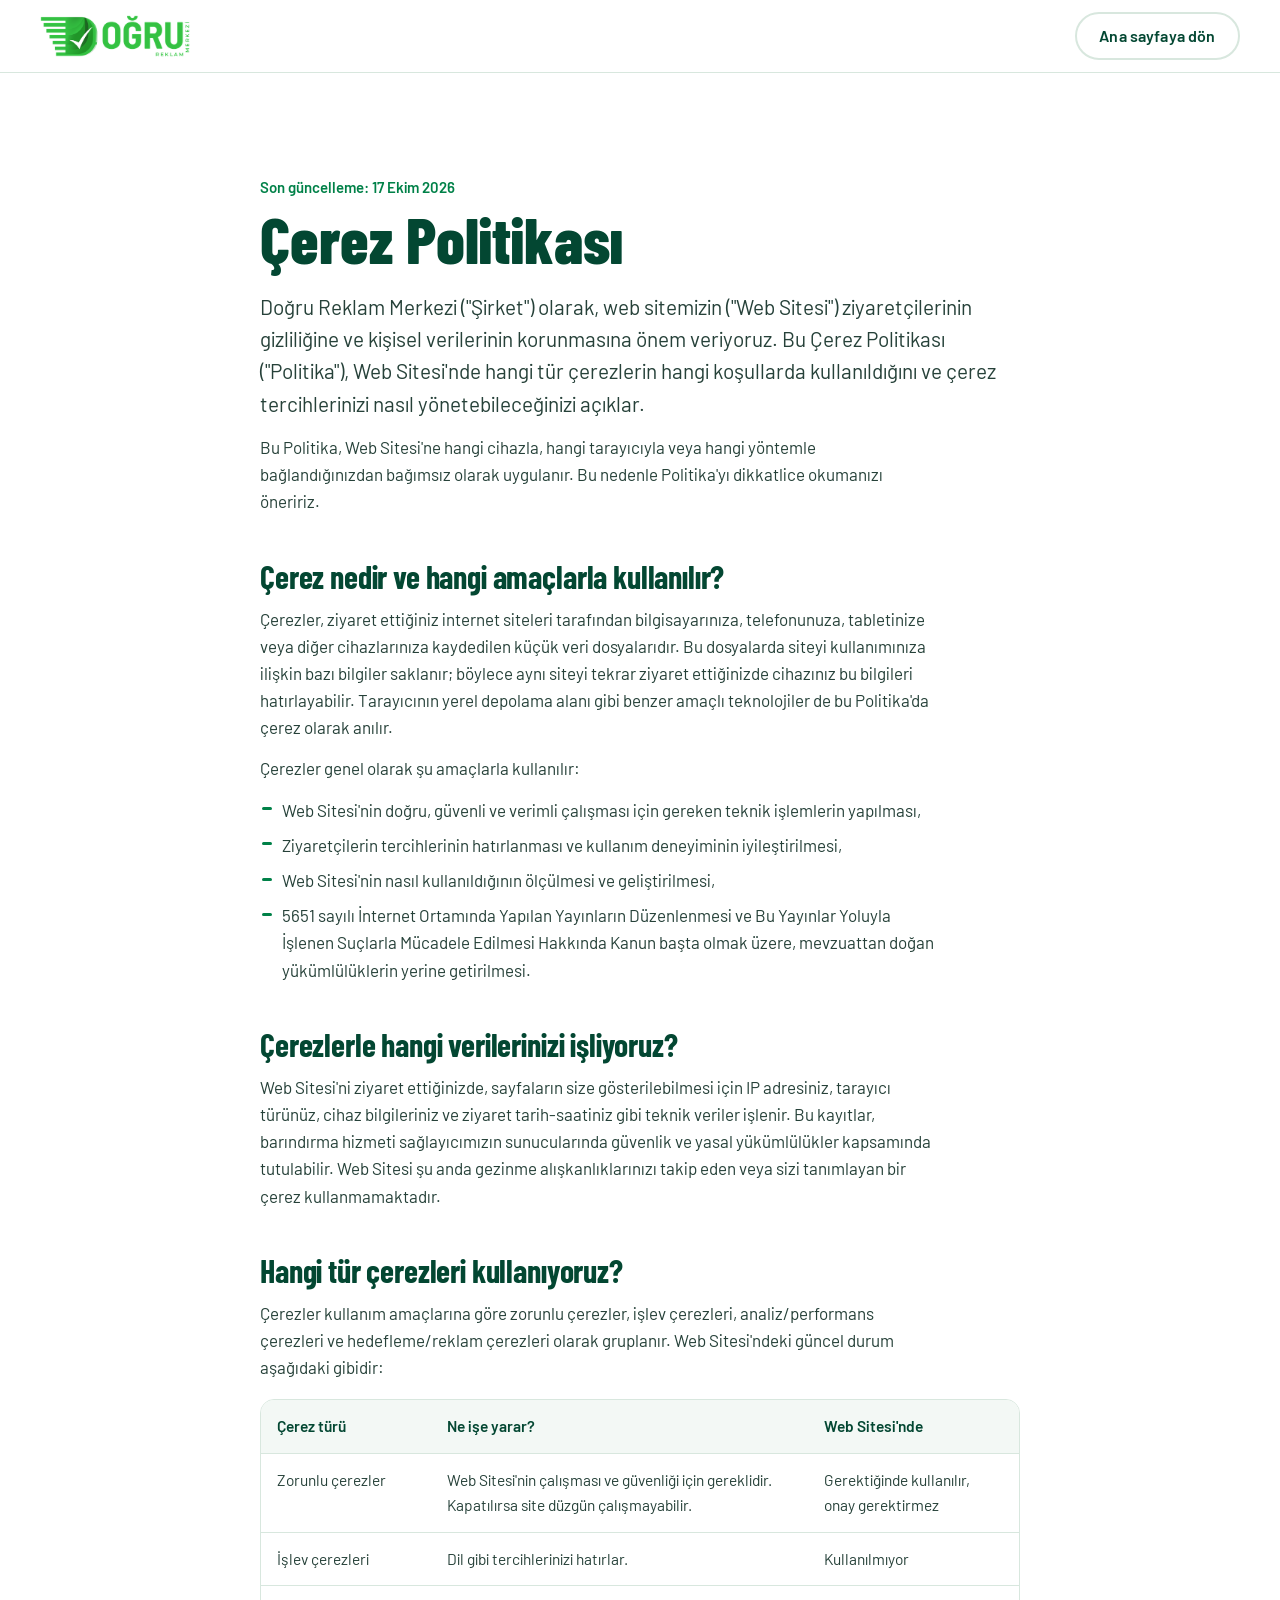
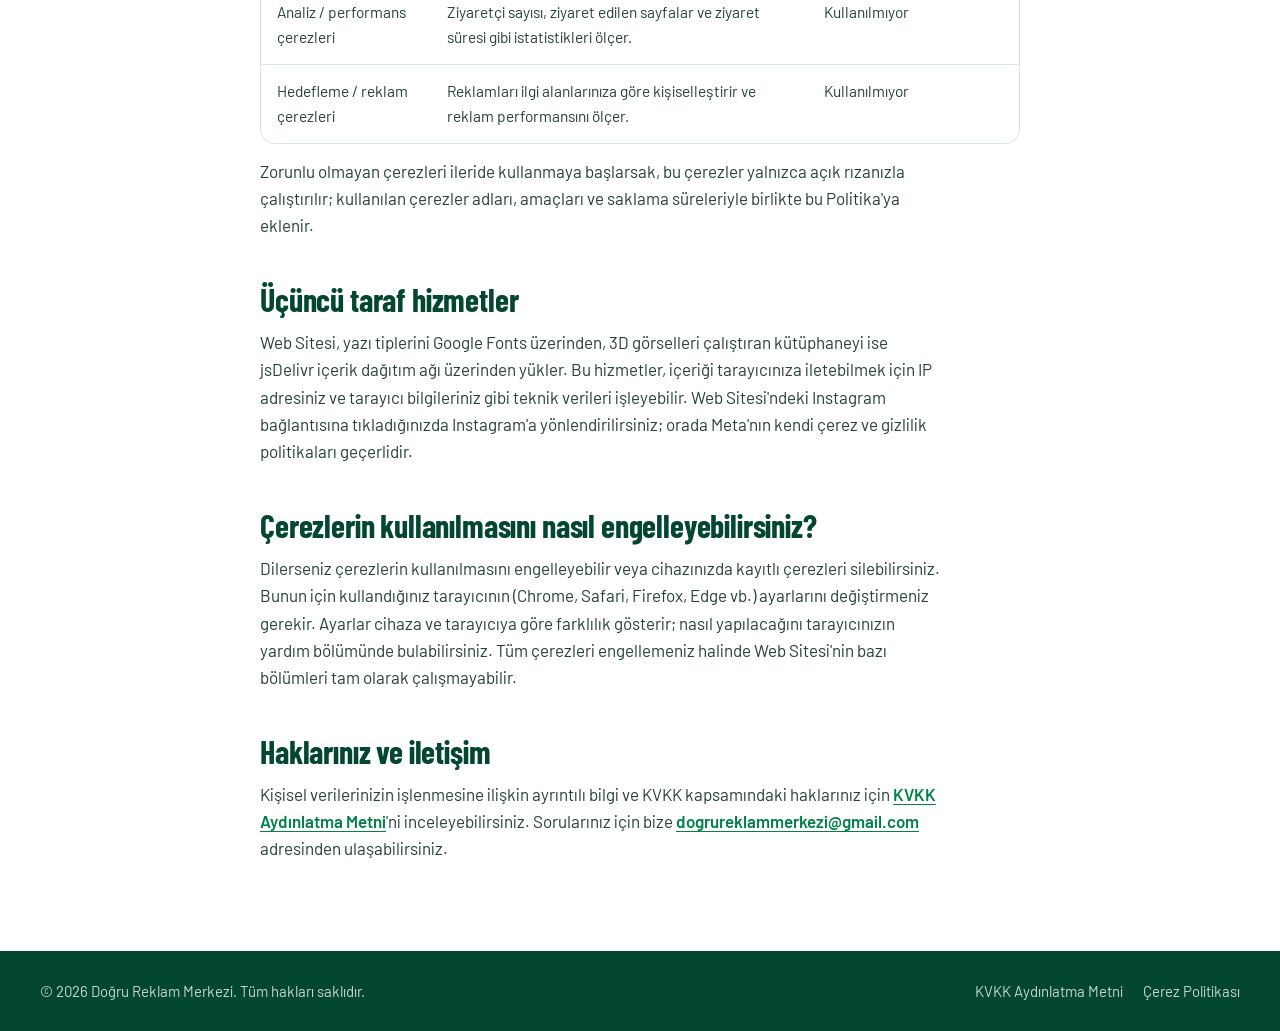
==== commit 2649cbbe: "SEO iyileştirmeleri: robots, site haritası, canonical, 404, schema, başlıklar - robots.txt ve sitema" ====
--- a/cerez-politikasi.html
+++ b/cerez-politikasi.html
@@ -7,11 +7,18 @@
   <meta name="description" content="Doğru Reklam Merkezi web sitesinde kullanılan çerezler ve benzer teknolojiler hakkında bilgi.">
   <meta name="theme-color" content="#034732">
   <meta name="color-scheme" content="light">
-  <link rel="icon" href="assets/favicon.png" type="image/png">
+  <link rel="canonical" href="https://www.dogrureklammerkezi.com/cerez-politikasi">
+  <meta property="og:type" content="website">
+  <meta property="og:locale" content="tr_TR">
+  <meta property="og:site_name" content="Doğru Reklam Merkezi">
+  <meta property="og:title" content="Çerez Politikası | Doğru Reklam Merkezi">
+  <meta property="og:url" content="https://www.dogrureklammerkezi.com/cerez-politikasi">
+  <meta property="og:image" content="https://www.dogrureklammerkezi.com/assets/og-image.png">
+  <link rel="icon" href="/assets/favicon.png" type="image/png">
   <link rel="preconnect" href="https://fonts.googleapis.com">
   <link rel="preconnect" href="https://fonts.gstatic.com" crossorigin>
   <link rel="stylesheet" href="https://fonts.googleapis.com/css2?family=Barlow+Condensed:wght@600;700;800&family=Barlow:wght@400;500;600;700&display=swap">
-  <link rel="stylesheet" href="style.css">
+  <link rel="stylesheet" href="/style.css">
 </head>
 <body>
   <!--
@@ -21,10 +28,10 @@
   -->
   <header class="legal-header">
     <div class="container legal-header__inner">
-      <a class="site-header__logo" href="index.html" aria-label="Doğru Reklam Merkezi ana sayfa">
-        <img src="assets/logo.png" alt="Doğru Reklam Merkezi" width="1372" height="388">
+      <a class="site-header__logo" href="/" aria-label="Doğru Reklam Merkezi ana sayfa">
+        <img src="/assets/logo.png" alt="Doğru Reklam Merkezi" width="400" height="113">
       </a>
-      <a class="btn btn--ghost" href="index.html">Ana sayfaya dön</a>
+      <a class="btn btn--ghost" href="/">Ana sayfaya dön</a>
     </div>
   </header>
 
@@ -108,7 +115,7 @@
       <h2>Haklarınız ve iletişim</h2>
       <p>
         Kişisel verilerinizin işlenmesine ilişkin ayrıntılı bilgi ve KVKK kapsamındaki haklarınız için
-        <a href="kvkk.html">KVKK Aydınlatma Metni</a>'ni inceleyebilirsiniz. Sorularınız için bize
+        <a href="/kvkk">KVKK Aydınlatma Metni</a>'ni inceleyebilirsiniz. Sorularınız için bize
         <a href="mailto:dogrureklammerkezi@gmail.com">dogrureklammerkezi@gmail.com</a> adresinden ulaşabilirsiniz.
       </p>
     </article>
@@ -118,8 +125,8 @@
     <div class="container site-footer__bottom">
       <p>© 2026 Doğru Reklam Merkezi. Tüm hakları saklıdır.</p>
       <div>
-        <a href="kvkk.html">KVKK Aydınlatma Metni</a>
-        <a href="cerez-politikasi.html" aria-current="page">Çerez Politikası</a>
+        <a href="/kvkk">KVKK Aydınlatma Metni</a>
+        <a href="/cerez-politikasi" aria-current="page">Çerez Politikası</a>
       </div>
     </div>
   </footer>
--- a/style.css
+++ b/style.css
@@ -291,6 +291,18 @@
   line-height: .94;
   letter-spacing: -.004em;
   color: var(--orman);
+}
+.hero__eyebrow {
+  display: block;
+  margin-bottom: clamp(14px, 2vw, 22px);
+  font-family: var(--font-body, inherit);
+  font-size: clamp(.8125rem, .76rem + .25vw, .9375rem);
+  font-weight: 700;
+  line-height: 1.3;
+  letter-spacing: .14em;
+  text-transform: uppercase;
+  color: var(--deniz);
+  animation: fade-in .9s var(--ease-out) .05s both;
 }
 .hero__line { display: flex; align-items: center; gap: .17em; }
 .hero__bar { position: relative; flex: none; width: var(--bar-total); height: .15em; transform: translateY(-.03em); }
